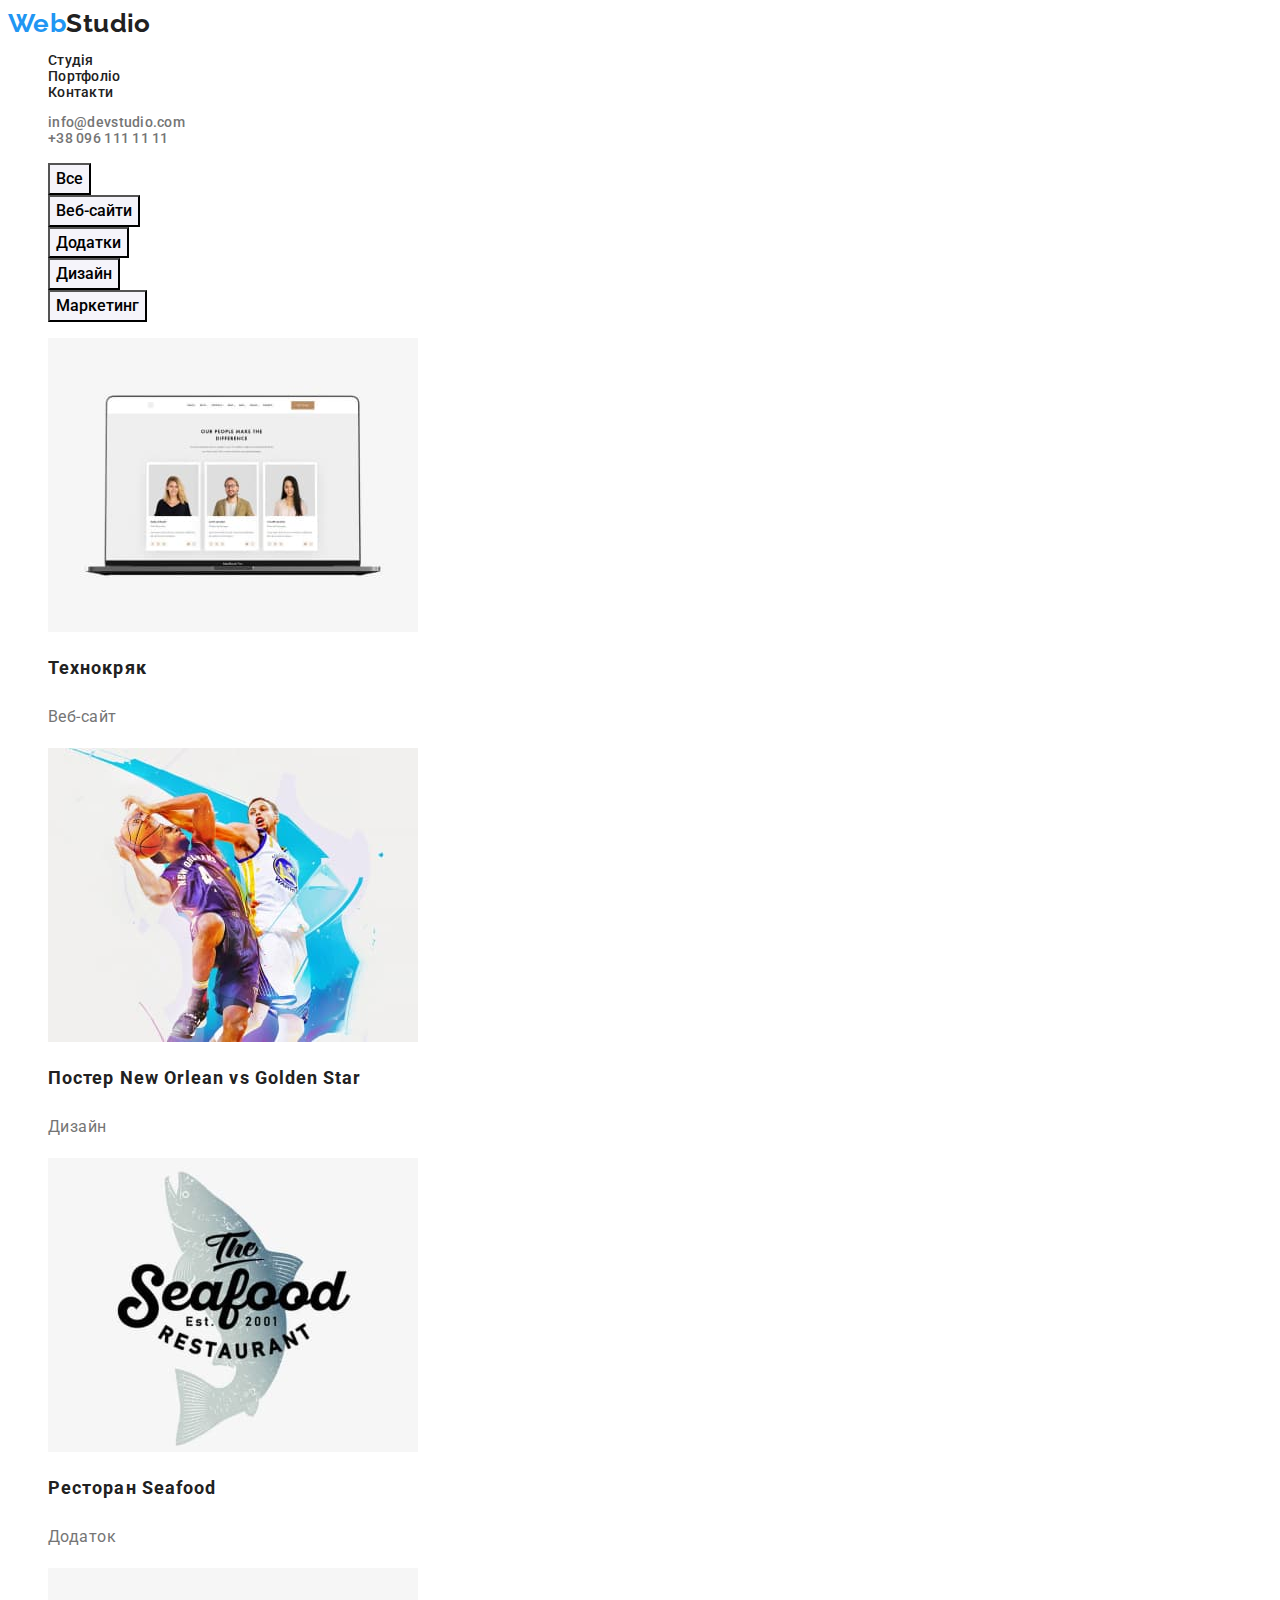
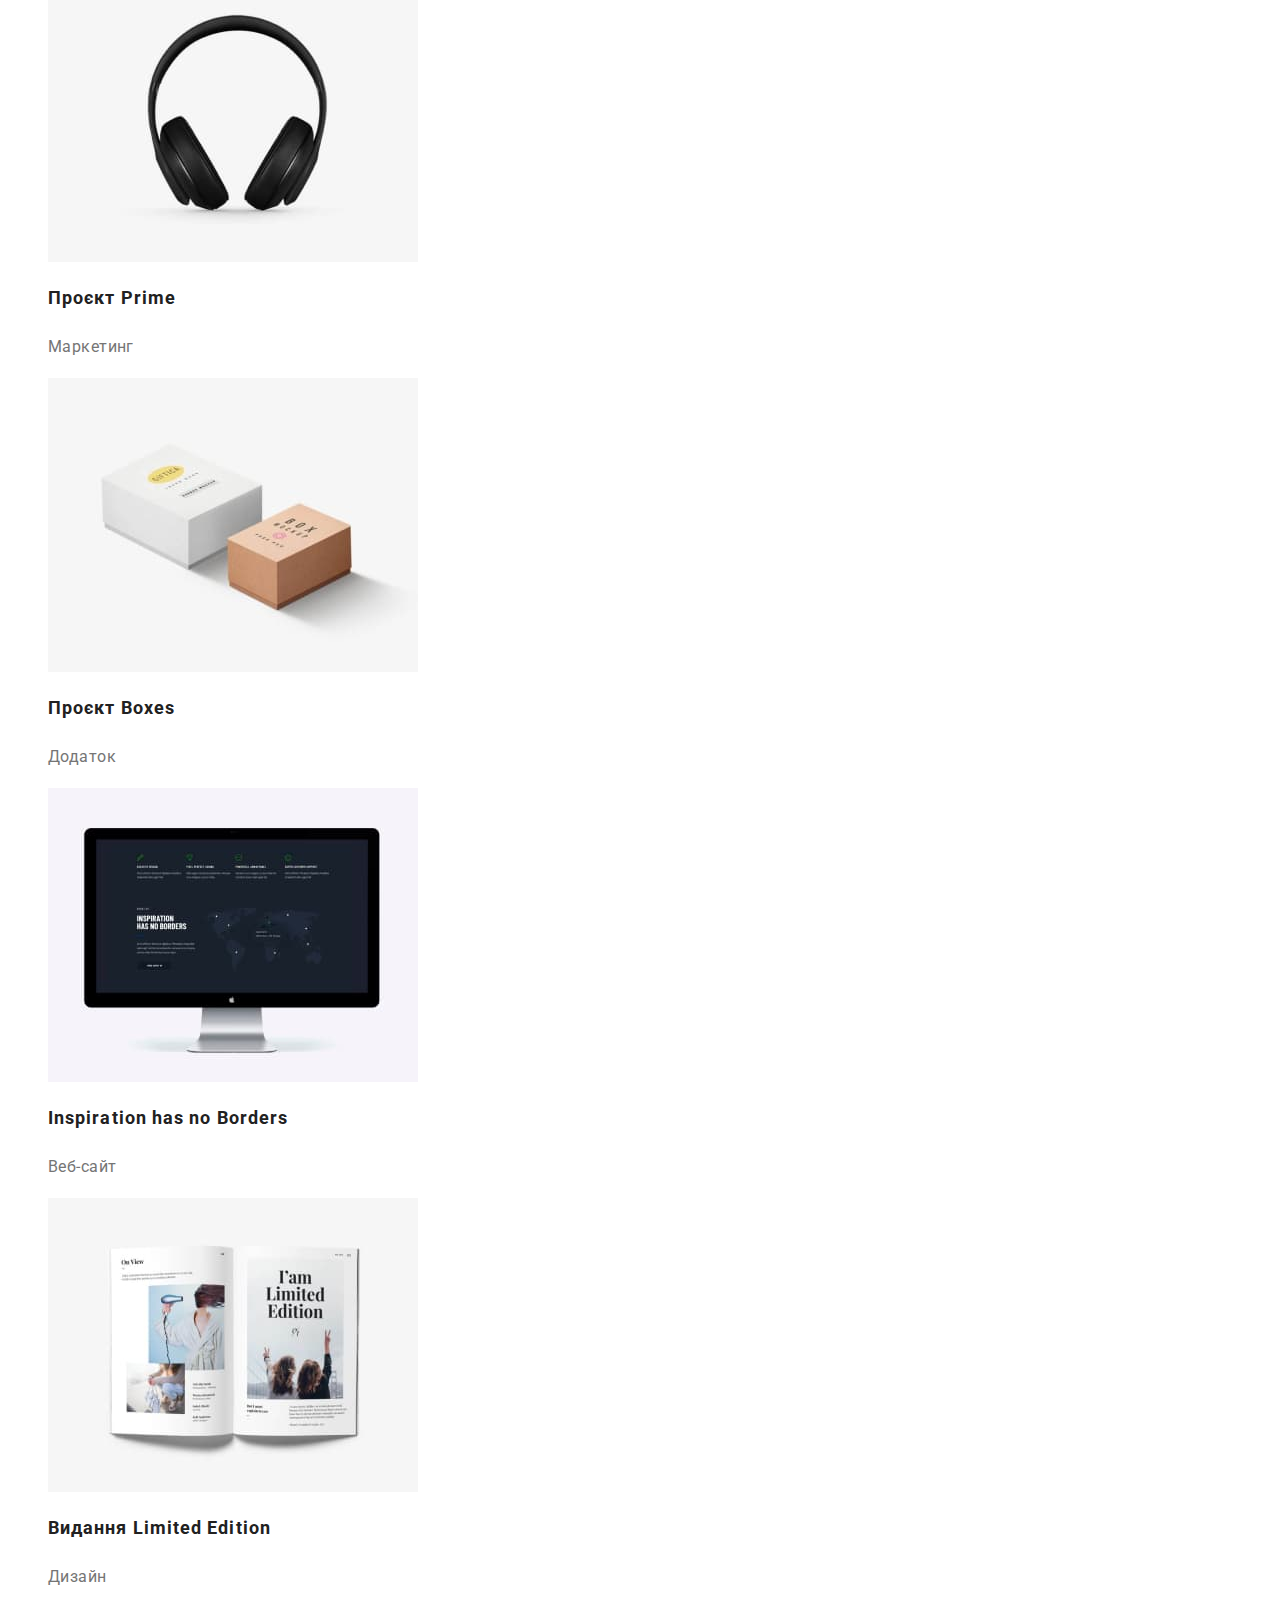
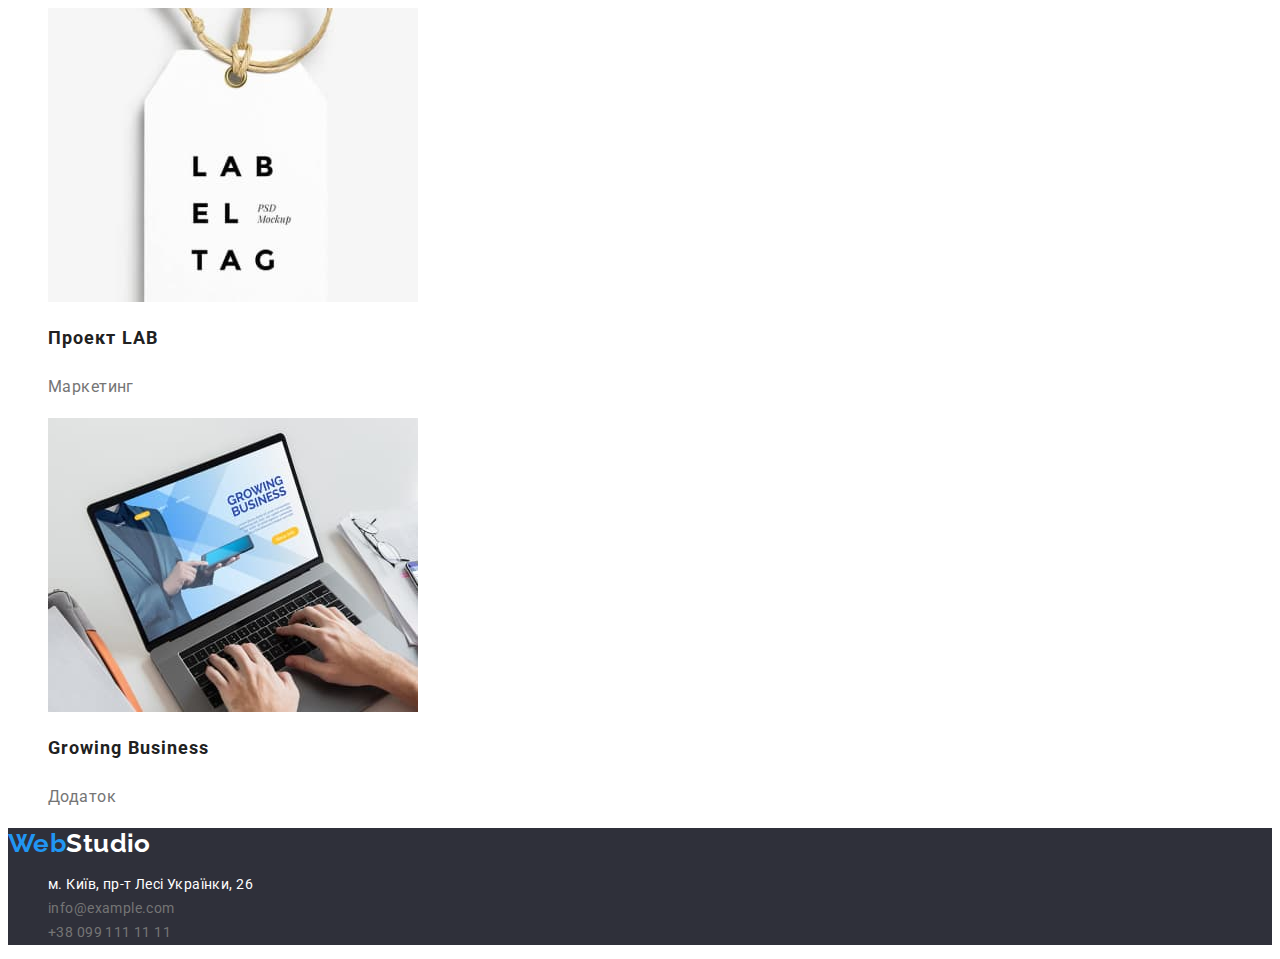
==== portfolio.html @ fff93827 "Скопійовано елементи з hw02" ====
<!DOCTYPE html>
<html lang="uk">

<head>
   <meta charset="UTF-8">
   <meta http-equiv="X-UA-Compatible" content="IE=edge">
   <meta name="viewport" content="width=device-width, initial-scale=1.0">
   <link rel="preconnect" href="https://fonts.googleapis.com">
   <link rel="preconnect" href="https://fonts.gstatic.com" crossorigin>
   <link
      href="https://fonts.googleapis.com/css2?family=Raleway:wght@700&family=Roboto:wght@400;500;700;900&display=swap"
      rel="stylesheet">
   <link rel="stylesheet" href="./css/styles.css">
   <title>Портфоліо</title>
</head>

<body>
   <!-- Шапка -->
   <header>
      <a class="logo" href="./index.html"><span class="logo-item">Web</span>Studio</a>
      <nav>
         <ul class="nav">
            <li><a class="nav-link" href="./index.html">Студія</a></li>
            <li><a class="nav-link" href="./portfolio.html">Портфоліо</a></li>
            <li><a class="nav-link" href="">Контакти</a></li>
         </ul>
      </nav>
      <ul class="contact">
         <li><a class="contact-link" href="mailto:info@devstudio.com">info@devstudio.com</a></li>
         <li><a class="contact-link" href="tel:+380961111111">+38 096 111 11 11</a></li>
      </ul>
   </header>
   <main>
      <!-- Портфоліо -->
      <section>
         <h1 class="visually-hidden">Портфоліо</h1>
         <ul class="filter-list">
            <li class="filter-item"><button class="filter-button" type="button">Все</button></li>
            <li class="filter-item"><button class="filter-button" type="button">Веб-сайти</button></li>
            <li class="filter-item"><button class="filter-button" type="button">Додатки</button></li>
            <li class="filter-item"><button class="filter-button" type="button">Дизайн</button></li>
            <li class="filter-item"><button class="filter-button" type="button">Маркетинг</button></li>
         </ul>
         <ul class="portfolio">
            <li class="portfolio-list">
               <img src="./images/img1.jpg" alt="Ноутбук" width="370">
               <h2 class="portfolio-subtitel">Технокряк</h2>
               <p class="portfolio-text">Веб-сайт</p>
            </li>
            <li class="portfolio-list">
               <img src="./images/img2.jpg" alt="Баскетболісти" width="370">
               <h2 class="portfolio-subtitel">Постер New Orlean vs Golden Star</h2>
               <p class="portfolio-text">Дизайн</p>
            </li>
            <li class="portfolio-list">
               <img src="./images/img3.jpg" alt="Логотип ресторану" width="370">
               <h2 class="portfolio-subtitel">Ресторан Seafood</h2>
               <p class="portfolio-text">Додаток</p>
            </li>
            <li class="portfolio-list">
               <img src="./images/img4.jpg" alt="Навушники" width="370">
               <h2 class="portfolio-subtitel">Проєкт Prime</h2>
               <p class="portfolio-text">Маркетинг</p>
            </li>
            <li class="portfolio-list">
               <img src="./images/img5.jpg" alt="Ящики" width="370">
               <h2 class="portfolio-subtitel">Проєкт Boxes</h2>
               <p class="portfolio-text">Додаток</p>
            </li>
            <li class="portfolio-list">
               <img src="./images/img6.jpg" alt="Монітор" width="370">
               <h2 class="portfolio-subtitel">Inspiration has no Borders</h2>
               <p class="portfolio-text">Веб-сайт</p>
            </li>
            <li class="portfolio-list">
               <img src="./images/img7.jpg" alt="Книга" width="370">
               <h2 class="portfolio-subtitel">Видання Limited Edition</h2>
               <p class="portfolio-text">Дизайн</p>
            </li>
            <li class="portfolio-list">
               <img src="./images/img8.jpg" alt="Бірка" width="370">
               <h2 class="portfolio-subtitel">Проект LAB</h2>
               <p class="portfolio-text">Маркетинг</p>
            </li>
            <li class="portfolio-list">
               <img src="./images/img9.jpg" alt="Ноутбук" width="370">
               <h2 class="portfolio-subtitel">Growing Business</h2>
               <p class="portfolio-text">Додаток</p>
            </li>
         </ul>
      </section>

   </main>
   <!-- Підвал -->
   <footer class="footer">
      <a class="footer-logo" href="./index.html"><span class="logo-item">Web</span>Studio</a>
      <address class="address">
         <ul>
            <li><a class="address-link" href="https://goo.gl/maps/CPtrU1FHBa2aNyZL9" target="_blank"
                  rel="noopener noreferrer nofollow">м.
                  Київ, пр-т Лесі Українки, 26</a></li>
            <li><a class="contact-link" href="mailto:info@example.com">info@example.com</a></li>
            <li><a class="contact-link" href="tel:+380991111111">+38 099 111 11 11</a></li>
         </ul>
      </address>
   </footer>
</body>
---- css/styles.css ----
:root {
   --brand-color: #212121;
   --second-color: #757575;
   --basic-color: #ffffff;
   --hover-color: #2196f3;
   --background: #2f303a;
   --background-hover:#188CE8;
   --background-second: #f5f4fa;
}

body {
   font-size: 14px;
   font-family: "Roboto", sans-serif;
   letter-spacing: 0.03em;
   color: var(--brand-color);
   background-color: var(--basic-color);
}
ul {
   list-style: none;
}
a{
   text-decoration: none;
}
.visually-hidden {
   position: absolute;
   white-space: nowrap;
   width: 1px;
   height: 1px;
   overflow: hidden;
   border: 0;
   padding: 0;
   clip: rect(0 0 0 0);
   clip-path: inset(50%);
   margin: -1px;
}

.titel {
   font-weight: 700;
   font-size: 36px;
   line-height: 1.16;
   text-align: center;
}

/* Шапка */
.logo {
   font-family: "Raleway",sans-serif;
   font-weight: 700;
   font-size: 26px;
   line-height: 1.19;
   color: var(--brand-color);
}
.logo-item {
   color: var(--hover-color);
}
.nav {
   font-weight: 500;
   font-size: 14px;
   line-height: 1.14;
   letter-spacing: 0.02em;
}

.nav-link {
   color: var(--brand-color);
}
.nav-link:hover,
.nav-link:focus,
.contact-link:hover,
.contact-link:focus,
.address-link:hover,
.address-link:focus {
   color: var(--hover-color);
}

.contact {
   font-weight: 500;
   font-size: 14px;
   line-height: 1.14;
   letter-spacing: 0.02em;
}
.contact-link {
   color: var(--second-color);
}

/* Герой */

.hero {
   background-color: var(--background);
}

.hero-titel {
   font-weight: 900;
   font-size: 44px;
   line-height: 1.36;
   text-align: center;
   letter-spacing: 0.06em;
   text-transform: uppercase;
   color: var(--basic-color);
}
.hero-button {
   font-family: inherit;
   font-weight: 700;
   font-size: 16px;
   line-height: 1.88;
   display: flex;
   align-items: center;
   text-align: center;
   letter-spacing: 0.06em;
   color: var(--basic-color);
   cursor: pointer;
   background-color:var(--hover-color);
}
.hero-button:hover,.hero-button:focus {
   background-color: var(--background-hover);
   box-shadow: 0px 4px 4px rgba(0, 0, 0, 0.15);
}

/* Особливості */

.features {
}
.features-list {
}
.features-titel {
   font-weight: 700;
   font-size: 14px;
   line-height: 1.14;
   text-transform: uppercase;
}
.features-text {
   font-size: 14px;
   line-height: 1.71;
   color: var(--second-color);
}

/* Чим ми займаємося */

.work {
}

/* Наша команда */

.team {
   background-color: var(--background-second);
}
.team-list-item {
   background-color: var(--basic-color);
}

.team-name {
   font-weight: 500;
   font-size: 16px;
   line-height: 1.18;
   text-align: center;
}
.team-position {
   font-size: 16px;
   line-height: 1.18;
   text-align: center;
   color: var(--second-color);
}

/* Підвал */
.footer {
   background-color: var(--background);
}

.footer-logo {
   font-family: "Raleway",sans-serif;
   font-weight: 700;
   font-size: 26px;
   line-height: 1.19;
   color: var(--basic-color);
}

.address {
   font-style: normal;
   font-size: 14px;
   line-height: 1.71;
}
.address-link {
   color: var(--basic-color);
}
/* Портфоліо */

.filter-list {
   font-weight: 500;
   font-size: 16px;
   line-height: 1.62;
}

.filter-item {
}
.filter-button {
   font-family: inherit;
   font-weight: 500;
   font-size: 16px;
   line-height: 1.62;
   text-align: center;
   cursor: pointer;
   background-color: var(--background-second);
}
.filter-button:hover,.filter-button:focus {
   background-color: var(--hover-color);
   color: var(--basic-color);
}

/* Портфоліо */

.portfolio {
}
.portfolio-list {
}
.portfolio-subtitel {
   font-weight: 700;
   font-size: 18px;
   line-height: 2;
   letter-spacing: 0.06em;
}
.portfolio-text {
   font-size: 16px;
   line-height: 1.88;
   color: var(--second-color);
}
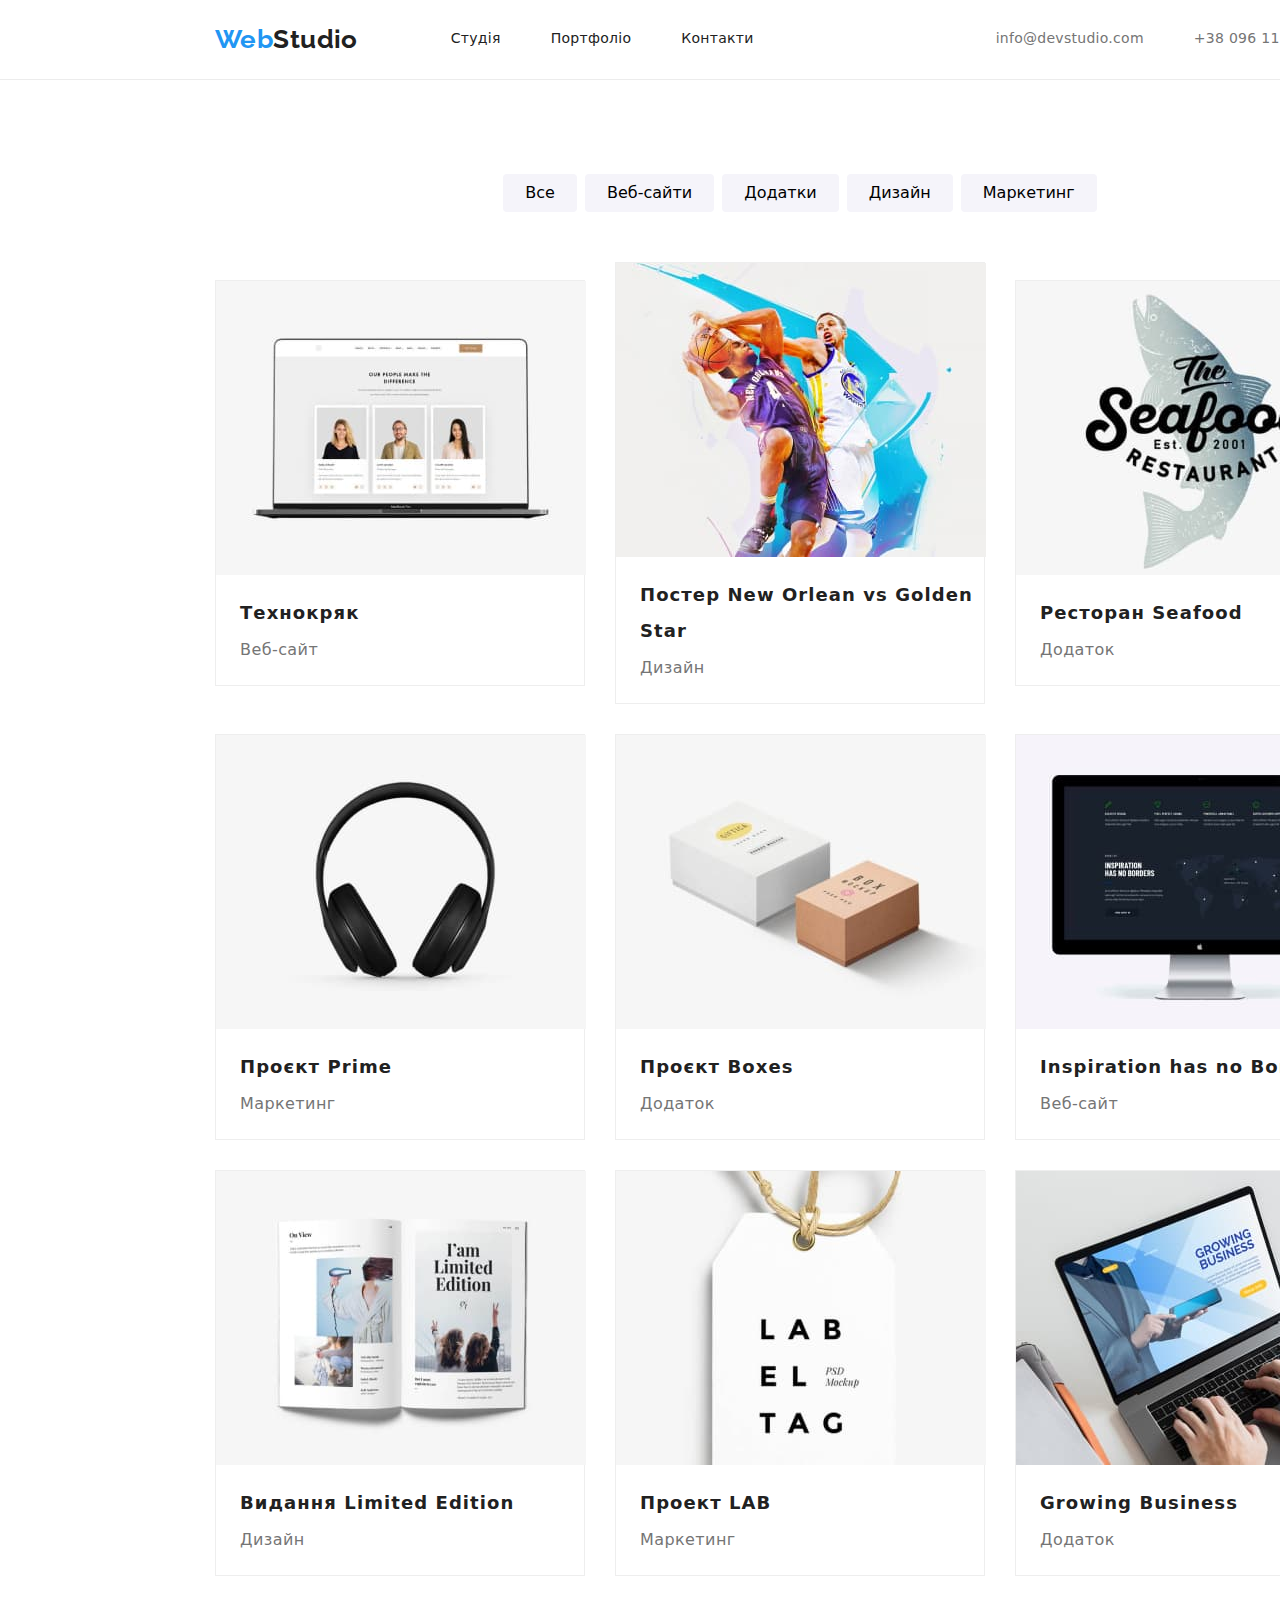
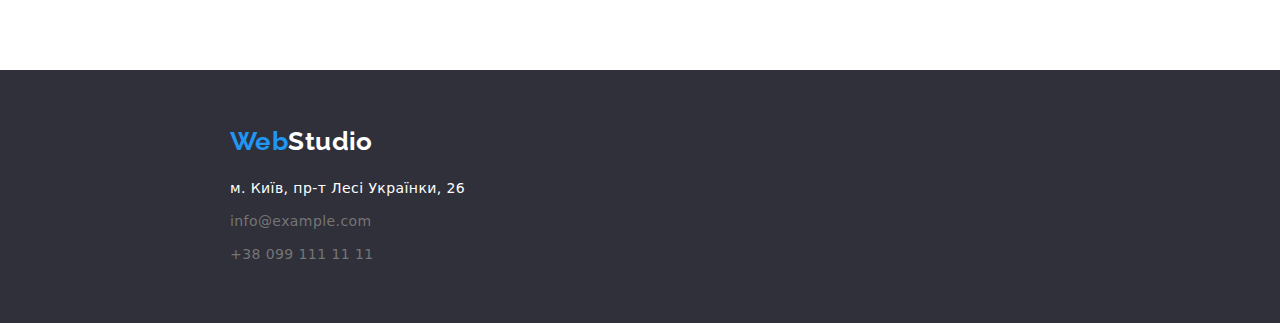
==== commit d3ab3487: "Розмітка CSS для index/portfolio" ====
--- a/portfolio.html
+++ b/portfolio.html
@@ -10,98 +10,115 @@
    <link
       href="https://fonts.googleapis.com/css2?family=Raleway:wght@700&family=Roboto:wght@400;500;700;900&display=swap"
       rel="stylesheet">
+   <title>Портфоліо</title>
    <link rel="stylesheet" href="./css/styles.css">
-   <title>Портфоліо</title>
+   <link rel="stylesheet" href="https://cdn.jsdelivr.net/npm/modern-normalize@1.1.0/modern-normalize.min.css">
 </head>
 
 <body>
    <!-- Шапка -->
-   <header>
-      <a class="logo" href="./index.html"><span class="logo-item">Web</span>Studio</a>
-      <nav>
-         <ul class="nav">
-            <li><a class="nav-link" href="./index.html">Студія</a></li>
-            <li><a class="nav-link" href="./portfolio.html">Портфоліо</a></li>
-            <li><a class="nav-link" href="">Контакти</a></li>
-         </ul>
-      </nav>
-      <ul class="contact">
-         <li><a class="contact-link" href="mailto:info@devstudio.com">info@devstudio.com</a></li>
-         <li><a class="contact-link" href="tel:+380961111111">+38 096 111 11 11</a></li>
-      </ul>
+   <header class="header">
+      <div class="header-box container">
+         <div class="nav-box">
+            <a class="logo" href="./index.html"><span class="logo-item">Web</span>Studio</a>
+            <nav>
+               <ul class="nav-list">
+                  <li class="nav-item"><a class="nav-link" href="./index.html">Студія</a></li>
+                  <li class="nav-item"><a class="nav-link" href="./portfolio.html">Портфоліо</a></li>
+                  <li class="nav-item"><a class="nav-link" href="">Контакти</a></li>
+               </ul>
+            </nav>
+         </div>
+         <div class="contact-box">
+            <ul class="contact-list">
+               <li class="contact-item"><a class="contact-link" href="mailto:info@devstudio.com">info@devstudio.com</a>
+               </li>
+               <li class="contact-item"><a class="contact-link" href="tel:+380961111111">+38 096 111 11 11</a></li>
+            </ul>
+         </div>
+      </div>
    </header>
    <main>
       <!-- Портфоліо -->
-      <section>
-         <h1 class="visually-hidden">Портфоліо</h1>
-         <ul class="filter-list">
-            <li class="filter-item"><button class="filter-button" type="button">Все</button></li>
-            <li class="filter-item"><button class="filter-button" type="button">Веб-сайти</button></li>
-            <li class="filter-item"><button class="filter-button" type="button">Додатки</button></li>
-            <li class="filter-item"><button class="filter-button" type="button">Дизайн</button></li>
-            <li class="filter-item"><button class="filter-button" type="button">Маркетинг</button></li>
-         </ul>
-         <ul class="portfolio">
-            <li class="portfolio-list">
-               <img src="./images/img1.jpg" alt="Ноутбук" width="370">
-               <h2 class="portfolio-subtitel">Технокряк</h2>
-               <p class="portfolio-text">Веб-сайт</p>
-            </li>
-            <li class="portfolio-list">
-               <img src="./images/img2.jpg" alt="Баскетболісти" width="370">
-               <h2 class="portfolio-subtitel">Постер New Orlean vs Golden Star</h2>
-               <p class="portfolio-text">Дизайн</p>
-            </li>
-            <li class="portfolio-list">
-               <img src="./images/img3.jpg" alt="Логотип ресторану" width="370">
-               <h2 class="portfolio-subtitel">Ресторан Seafood</h2>
-               <p class="portfolio-text">Додаток</p>
-            </li>
-            <li class="portfolio-list">
-               <img src="./images/img4.jpg" alt="Навушники" width="370">
-               <h2 class="portfolio-subtitel">Проєкт Prime</h2>
-               <p class="portfolio-text">Маркетинг</p>
-            </li>
-            <li class="portfolio-list">
-               <img src="./images/img5.jpg" alt="Ящики" width="370">
-               <h2 class="portfolio-subtitel">Проєкт Boxes</h2>
-               <p class="portfolio-text">Додаток</p>
-            </li>
-            <li class="portfolio-list">
-               <img src="./images/img6.jpg" alt="Монітор" width="370">
-               <h2 class="portfolio-subtitel">Inspiration has no Borders</h2>
-               <p class="portfolio-text">Веб-сайт</p>
-            </li>
-            <li class="portfolio-list">
-               <img src="./images/img7.jpg" alt="Книга" width="370">
-               <h2 class="portfolio-subtitel">Видання Limited Edition</h2>
-               <p class="portfolio-text">Дизайн</p>
-            </li>
-            <li class="portfolio-list">
-               <img src="./images/img8.jpg" alt="Бірка" width="370">
-               <h2 class="portfolio-subtitel">Проект LAB</h2>
-               <p class="portfolio-text">Маркетинг</p>
-            </li>
-            <li class="portfolio-list">
-               <img src="./images/img9.jpg" alt="Ноутбук" width="370">
-               <h2 class="portfolio-subtitel">Growing Business</h2>
-               <p class="portfolio-text">Додаток</p>
-            </li>
-         </ul>
+      <section class="portfolio">
+         <div class="portfolio-box container">
+            <h1 class="visually-hidden">Портфоліо</h1>
+            <div class="filter-box">
+               <ul class="filter-list">
+                  <li class="filter-item"><button class="filter-button" type="button">Все</button></li>
+                  <li class="filter-item"><button class="filter-button" type="button">Веб-сайти</button></li>
+                  <li class="filter-item"><button class="filter-button" type="button">Додатки</button></li>
+                  <li class="filter-item"><button class="filter-button" type="button">Дизайн</button></li>
+                  <li class="filter-item"><button class="filter-button" type="button">Маркетинг</button></li>
+               </ul>
+            </div>
+
+            <ul class="portfolio-list">
+               <li class="portfolio-item">
+                  <img src="./images/img1.jpg" alt="Ноутбук" width="370">
+                  <h2 class="portfolio-subtitel">Технокряк</h2>
+                  <p class="portfolio-text">Веб-сайт</p>
+               </li>
+               <li class="portfolio-item">
+                  <img src="./images/img2.jpg" alt="Баскетболісти" width="370">
+                  <h2 class="portfolio-subtitel">Постер New Orlean vs Golden Star</h2>
+                  <p class="portfolio-text">Дизайн</p>
+               </li>
+               <li class="portfolio-item">
+                  <img src="./images/img3.jpg" alt="Логотип ресторану" width="370">
+                  <h2 class="portfolio-subtitel">Ресторан Seafood</h2>
+                  <p class="portfolio-text">Додаток</p>
+               </li>
+               <li class="portfolio-item">
+                  <img src="./images/img4.jpg" alt="Навушники" width="370">
+                  <h2 class="portfolio-subtitel">Проєкт Prime</h2>
+                  <p class="portfolio-text">Маркетинг</p>
+               </li>
+               <li class="portfolio-item">
+                  <img src="./images/img5.jpg" alt="Ящики" width="370">
+                  <h2 class="portfolio-subtitel">Проєкт Boxes</h2>
+                  <p class="portfolio-text">Додаток</p>
+               </li>
+               <li class="portfolio-item">
+                  <img src="./images/img6.jpg" alt="Монітор" width="370">
+                  <h2 class="portfolio-subtitel">Inspiration has no Borders</h2>
+                  <p class="portfolio-text">Веб-сайт</p>
+               </li>
+               <li class="portfolio-item">
+                  <img src="./images/img7.jpg" alt="Книга" width="370">
+                  <h2 class="portfolio-subtitel">Видання Limited Edition</h2>
+                  <p class="portfolio-text">Дизайн</p>
+               </li>
+               <li class="portfolio-item">
+                  <img src="./images/img8.jpg" alt="Бірка" width="370">
+                  <h2 class="portfolio-subtitel">Проект LAB</h2>
+                  <p class="portfolio-text">Маркетинг</p>
+               </li>
+               <li class="portfolio-item">
+                  <img src="./images/img9.jpg" alt="Ноутбук" width="370">
+                  <h2 class="portfolio-subtitel">Growing Business</h2>
+                  <p class="portfolio-text">Додаток</p>
+               </li>
+            </ul>
+
+         </div>
+
       </section>
 
    </main>
    <!-- Підвал -->
    <footer class="footer">
-      <a class="footer-logo" href="./index.html"><span class="logo-item">Web</span>Studio</a>
-      <address class="address">
-         <ul>
-            <li><a class="address-link" href="https://goo.gl/maps/CPtrU1FHBa2aNyZL9" target="_blank"
-                  rel="noopener noreferrer nofollow">м.
-                  Київ, пр-т Лесі Українки, 26</a></li>
-            <li><a class="contact-link" href="mailto:info@example.com">info@example.com</a></li>
-            <li><a class="contact-link" href="tel:+380991111111">+38 099 111 11 11</a></li>
-         </ul>
-      </address>
+      <div class="footer-box container">
+         <a class="footer-logo" href="./index.html"><span class="logo-item">Web</span>Studio</a>
+         <address class="address">
+            <ul class="footer-list">
+               <li class="footer-item"><a class="address-link" href="https://goo.gl/maps/CPtrU1FHBa2aNyZL9"
+                     target="_blank" rel="noopener noreferrer nofollow">м.
+                     Київ, пр-т Лесі Українки, 26</a></li>
+               <li class="footer-item"><a class="contact-link" href="mailto:info@example.com">info@example.com</a></li>
+               <li class="footer-item"><a class="contact-link" href="tel:+380991111111">+38 099 111 11 11</a></li>
+            </ul>
+         </address>
+      </div>
    </footer>
 </body>--- a/css/styles.css
+++ b/css/styles.css
@@ -4,8 +4,9 @@
    --basic-color: #ffffff;
    --hover-color: #2196f3;
    --background: #2f303a;
-   --background-hover:#188CE8;
+   --background-hover: #188ce8;
    --background-second: #f5f4fa;
+   --border-color:#ececec;
 }
 
 body {
@@ -15,12 +16,47 @@
    color: var(--brand-color);
    background-color: var(--basic-color);
 }
+h1,
+h2,
+h3,
+h4,
+p {
+   margin-top: 0;
+   margin-bottom: 0;
+}
+img {
+   display: block;
+}
+
 ul {
    list-style: none;
-}
-a{
+   margin-top: 0;
+   margin-bottom: 0;
+   padding-left: 0;
+}
+a {
    text-decoration: none;
 }
+
+.header,
+.hero,
+.footer,
+.team,
+.features,
+.work,
+.portfolio {
+   width: 1600px;
+   margin-left: auto;
+   margin-right: auto;
+}
+.container {
+   width: 1200px;
+   margin-left: auto;
+   margin-right: auto;
+   padding-left: 15px;
+   padding-right: 15px;
+}
+
 .visually-hidden {
    position: absolute;
    white-space: nowrap;
@@ -40,23 +76,46 @@
    line-height: 1.16;
    text-align: center;
 }
-
 /* Шапка */
+
+.header {
+   padding-top: 24px;
+   padding-bottom: 24px;
+    border-bottom: 1px solid var(--border-color);
+}
+.header-box {
+   display: flex;
+   align-items: center;
+   justify-content: space-between;
+}
+
 .logo {
-   font-family: "Raleway",sans-serif;
+   display: flex;
+   font-family: "Raleway", sans-serif;
    font-weight: 700;
    font-size: 26px;
    line-height: 1.19;
    color: var(--brand-color);
+   margin-right: 93px;
 }
 .logo-item {
    color: var(--hover-color);
 }
-.nav {
+.nav-box {
+   display: flex;
+   align-items: center;
+}
+.nav-list {
+   display: flex;
+   align-items: center;
    font-weight: 500;
    font-size: 14px;
    line-height: 1.14;
    letter-spacing: 0.02em;
+}
+
+.nav-item:not(:last-child) {
+   margin-right: 50px;
 }
 
 .nav-link {
@@ -70,46 +129,61 @@
 .address-link:focus {
    color: var(--hover-color);
 }
-
-.contact {
+.contact-box {
+}
+.contact-list {
+   display: flex;
+   align-items: center;
+}
+.contact-item {
    font-weight: 500;
    font-size: 14px;
    line-height: 1.14;
    letter-spacing: 0.02em;
 }
+
 .contact-link {
    color: var(--second-color);
 }
+.contact-link:first-child {
+   margin-right: 50px;
+}
 
 /* Герой */
 
 .hero {
    background-color: var(--background);
 }
-
+.hero-box {
+   text-align: center;
+   padding-top: 200px;
+   padding-bottom: 200px;
+}
 .hero-titel {
    font-weight: 900;
    font-size: 44px;
    line-height: 1.36;
-   text-align: center;
    letter-spacing: 0.06em;
    text-transform: uppercase;
    color: var(--basic-color);
-}
+   margin-bottom: 30px;
+}
+
 .hero-button {
    font-family: inherit;
    font-weight: 700;
    font-size: 16px;
    line-height: 1.88;
-   display: flex;
-   align-items: center;
-   text-align: center;
    letter-spacing: 0.06em;
    color: var(--basic-color);
    cursor: pointer;
-   background-color:var(--hover-color);
-}
-.hero-button:hover,.hero-button:focus {
+   background-color: var(--hover-color);
+   border: 0px;
+   border-radius: 4px;
+   padding: 10px 30px;
+}
+.hero-button:hover,
+.hero-button:focus {
    background-color: var(--background-hover);
    box-shadow: 0px 4px 4px rgba(0, 0, 0, 0.15);
 }
@@ -118,13 +192,26 @@
 
 .features {
 }
+.features-box {
+   padding-top: 94px;
+   padding-bottom: 94px;
+}
 .features-list {
+   display: flex;
+   align-items: flex-start;
+}
+.features-item {
+   max-width: 270px;
+}
+.features-item:not(:last-child) {
+   margin-right: 30px;
 }
 .features-titel {
    font-weight: 700;
    font-size: 14px;
    line-height: 1.14;
    text-transform: uppercase;
+   margin-bottom: 10px;
 }
 .features-text {
    font-size: 14px;
@@ -136,59 +223,120 @@
 
 .work {
 }
+.work-box {
+   padding-bottom: 94px;
+}
+.work-titel {
+   margin-bottom: 50px;
+}
+.work-list {
+   display: flex;
+   align-items: center;
+}
+.work-item:not(:last-child) {
+   margin-right: 30px;
+}
+.work-img {
+}
 
 /* Наша команда */
 
 .team {
    background-color: var(--background-second);
 }
+.team-box {
+   padding-top: 94px;
+   padding-bottom: 94px;
+}
+.team-list {
+   display: flex;
+   align-items: center;
+}
 .team-list-item {
    background-color: var(--basic-color);
-}
-
+   box-shadow: 0px 1px 3px rgba(0, 0, 0, 0.12), 0px 1px 1px rgba(0, 0, 0, 0.14), 0px 2px 1px rgba(0, 0, 0, 0.2);
+   border-radius: 0px 0px 4px 4px;
+}
+.team-list-item:not(:last-child) {
+   margin-right: 30px;
+}
+.team-titel {
+   margin-bottom: 50px;
+}
 .team-name {
    font-weight: 500;
    font-size: 16px;
    line-height: 1.18;
    text-align: center;
+   margin-top: 30px;
+   margin-bottom: 10px;
 }
 .team-position {
    font-size: 16px;
    line-height: 1.18;
    text-align: center;
    color: var(--second-color);
+   margin-bottom: 30px;
 }
 
 /* Підвал */
 .footer {
    background-color: var(--background);
 }
+.footer-box {
+   padding-top: 56px;
+   padding-bottom: 56px;
+   margin-left: 215px;
+}
 
 .footer-logo {
-   font-family: "Raleway",sans-serif;
+   font-family: "Raleway", sans-serif;
    font-weight: 700;
    font-size: 26px;
    line-height: 1.19;
    color: var(--basic-color);
 }
 
+.footer-item:not(:last-child) {
+   margin-bottom: 9px;
+}
 .address {
    font-style: normal;
    font-size: 14px;
    line-height: 1.71;
+   margin-top: 20px;
 }
 .address-link {
    color: var(--basic-color);
 }
-/* Портфоліо */
-
+/* Фільтр */
+
+.filter-box {
+   padding-top: 94px;
+   padding-bottom: 50px;
+}
 .filter-list {
    font-weight: 500;
    font-size: 16px;
    line-height: 1.62;
-}
-
+   display: flex;
+   align-items: center;
+   justify-content: center;
+}
+
+.filter-button {
+   border: 0px;
+   border-radius: 4px;
+   padding-top: 6px;
+   padding-bottom: 6px;
+   padding-left: 22px;
+   padding-right: 22px;
+}
 .filter-item {
+   text-align: center;
+}
+.filter-item:not(:last-child) {
+   margin-right: 8px;
 }
 .filter-button {
    font-family: inherit;
@@ -199,7 +347,8 @@
    cursor: pointer;
    background-color: var(--background-second);
 }
-.filter-button:hover,.filter-button:focus {
+.filter-button:hover,
+.filter-button:focus {
    background-color: var(--hover-color);
    color: var(--basic-color);
 }
@@ -208,16 +357,34 @@
 
 .portfolio {
 }
+.portfolio-box {
+}
 .portfolio-list {
-}
+   display: flex;
+   align-items: center;
+   justify-content: space-around;
+   flex-wrap: wrap;
+   gap: 30px;
+   padding-bottom: 94px;
+}
+.portfolio-item {
+   border: 1px solid #eeeeee;
+   max-width: 370px;
+}
+
 .portfolio-subtitel {
    font-weight: 700;
    font-size: 18px;
    line-height: 2;
    letter-spacing: 0.06em;
+   margin-top: 20px;
+   margin-left: 24px;
 }
 .portfolio-text {
    font-size: 16px;
    line-height: 1.88;
    color: var(--second-color);
-}
+   margin-top: 4px;
+   margin-left: 24px;
+   margin-bottom: 20px;
+}
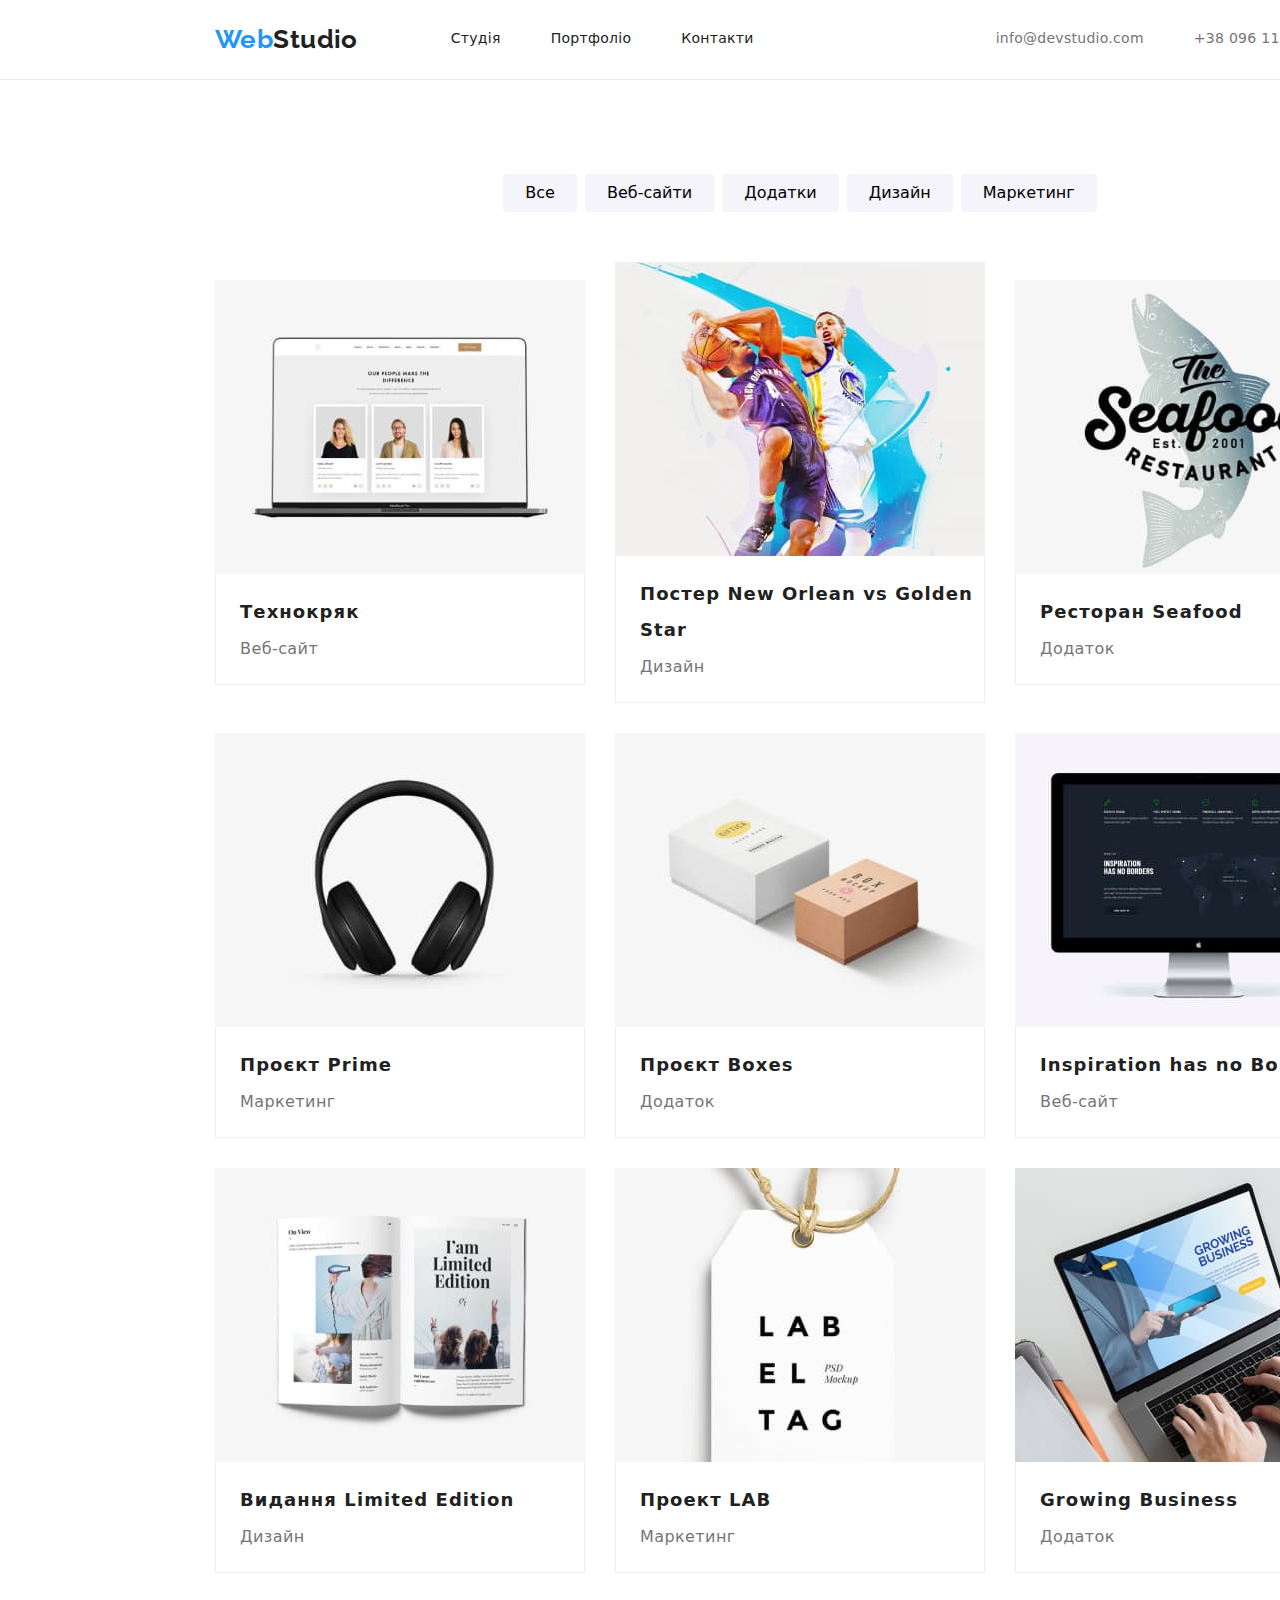
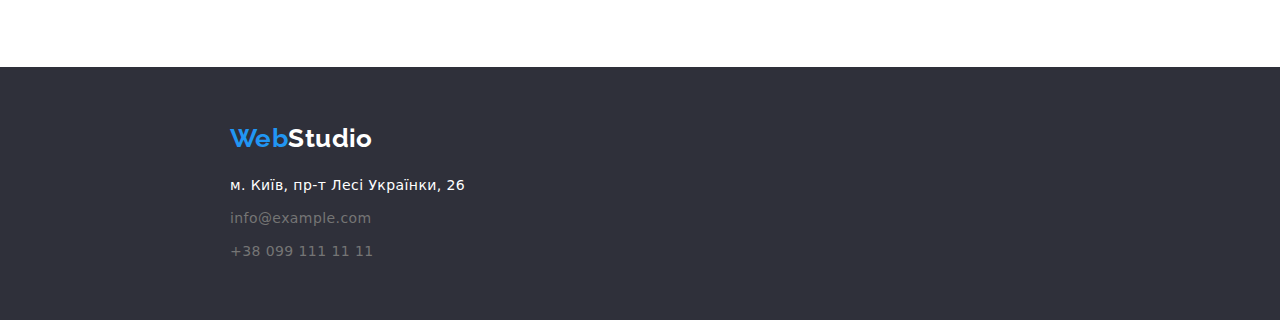
==== commit ad3f5873: "Update2" ====
--- a/portfolio.html
+++ b/portfolio.html
@@ -41,7 +41,7 @@
    <main>
       <!-- Портфоліо -->
       <section class="portfolio">
-         <div class="portfolio-box container">
+         <div class="portfolio-box container section">
             <h1 class="visually-hidden">Портфоліо</h1>
             <div class="filter-box">
                <ul class="filter-list">
@@ -56,48 +56,66 @@
             <ul class="portfolio-list">
                <li class="portfolio-item">
                   <img src="./images/img1.jpg" alt="Ноутбук" width="370">
-                  <h2 class="portfolio-subtitel">Технокряк</h2>
-                  <p class="portfolio-text">Веб-сайт</p>
+                  <div class="portfolio-border">
+                     <h2 class="portfolio-subtitel">Технокряк</h2>
+                     <p class="portfolio-text">Веб-сайт</p>
+                  </div>
                </li>
                <li class="portfolio-item">
                   <img src="./images/img2.jpg" alt="Баскетболісти" width="370">
-                  <h2 class="portfolio-subtitel">Постер New Orlean vs Golden Star</h2>
-                  <p class="portfolio-text">Дизайн</p>
+                  <div class="portfolio-border">
+                     <h2 class="portfolio-subtitel">Постер New Orlean vs Golden Star</h2>
+                     <p class="portfolio-text">Дизайн</p>
+                  </div>
                </li>
                <li class="portfolio-item">
                   <img src="./images/img3.jpg" alt="Логотип ресторану" width="370">
-                  <h2 class="portfolio-subtitel">Ресторан Seafood</h2>
-                  <p class="portfolio-text">Додаток</p>
+                  <div class="portfolio-border">
+                     <h2 class="portfolio-subtitel">Ресторан Seafood</h2>
+                     <p class="portfolio-text">Додаток</p>
+                  </div>
                </li>
                <li class="portfolio-item">
                   <img src="./images/img4.jpg" alt="Навушники" width="370">
-                  <h2 class="portfolio-subtitel">Проєкт Prime</h2>
-                  <p class="portfolio-text">Маркетинг</p>
+                  <div class="portfolio-border">
+                     <h2 class="portfolio-subtitel">Проєкт Prime</h2>
+                     <p class="portfolio-text">Маркетинг</p>
+                  </div>
                </li>
                <li class="portfolio-item">
                   <img src="./images/img5.jpg" alt="Ящики" width="370">
-                  <h2 class="portfolio-subtitel">Проєкт Boxes</h2>
-                  <p class="portfolio-text">Додаток</p>
+                  <div class="portfolio-border">
+                     <h2 class="portfolio-subtitel">Проєкт Boxes</h2>
+                     <p class="portfolio-text">Додаток</p>
+                  </div>
                </li>
                <li class="portfolio-item">
                   <img src="./images/img6.jpg" alt="Монітор" width="370">
-                  <h2 class="portfolio-subtitel">Inspiration has no Borders</h2>
-                  <p class="portfolio-text">Веб-сайт</p>
+                  <div class="portfolio-border">
+                     <h2 class="portfolio-subtitel">Inspiration has no Borders</h2>
+                     <p class="portfolio-text">Веб-сайт</p>
+                  </div>
                </li>
                <li class="portfolio-item">
                   <img src="./images/img7.jpg" alt="Книга" width="370">
-                  <h2 class="portfolio-subtitel">Видання Limited Edition</h2>
-                  <p class="portfolio-text">Дизайн</p>
+                  <div class="portfolio-border">
+                     <h2 class="portfolio-subtitel">Видання Limited Edition</h2>
+                     <p class="portfolio-text">Дизайн</p>
+                  </div>
                </li>
                <li class="portfolio-item">
                   <img src="./images/img8.jpg" alt="Бірка" width="370">
-                  <h2 class="portfolio-subtitel">Проект LAB</h2>
-                  <p class="portfolio-text">Маркетинг</p>
+                  <div class="portfolio-border">
+                     <h2 class="portfolio-subtitel">Проект LAB</h2>
+                     <p class="portfolio-text">Маркетинг</p>
+                  </div>
                </li>
                <li class="portfolio-item">
                   <img src="./images/img9.jpg" alt="Ноутбук" width="370">
-                  <h2 class="portfolio-subtitel">Growing Business</h2>
-                  <p class="portfolio-text">Додаток</p>
+                  <div class="portfolio-border">
+                     <h2 class="portfolio-subtitel">Growing Business</h2>
+                     <p class="portfolio-text">Додаток</p>
+                  </div>
                </li>
             </ul>
 
--- a/css/styles.css
+++ b/css/styles.css
@@ -6,7 +6,8 @@
    --background: #2f303a;
    --background-hover: #188ce8;
    --background-second: #f5f4fa;
-   --border-color:#ececec;
+   --border-header-color:#ececec;
+   --border-color:#eeeeee;
 }
 
 body {
@@ -57,6 +58,10 @@
    padding-right: 15px;
 }
 
+.section{
+   padding-top: 94px;
+   padding-bottom: 94px;
+}
 .visually-hidden {
    position: absolute;
    white-space: nowrap;
@@ -79,9 +84,10 @@
 /* Шапка */
 
 .header {
+   max-width: 1600px;
    padding-top: 24px;
    padding-bottom: 24px;
-    border-bottom: 1px solid var(--border-color);
+    border-bottom: 1px solid var(--border-header-color);
 }
 .header-box {
    display: flex;
@@ -193,8 +199,6 @@
 .features {
 }
 .features-box {
-   padding-top: 94px;
-   padding-bottom: 94px;
 }
 .features-list {
    display: flex;
@@ -245,8 +249,7 @@
    background-color: var(--background-second);
 }
 .team-box {
-   padding-top: 94px;
-   padding-bottom: 94px;
+
 }
 .team-list {
    display: flex;
@@ -281,6 +284,7 @@
 
 /* Підвал */
 .footer {
+   max-width: 1600px;
    background-color: var(--background);
 }
 .footer-box {
@@ -312,8 +316,7 @@
 /* Фільтр */
 
 .filter-box {
-   padding-top: 94px;
-   padding-bottom: 50px;
+   margin-bottom: 50px;
 }
 .filter-list {
    font-weight: 500;
@@ -365,10 +368,8 @@
    justify-content: space-around;
    flex-wrap: wrap;
    gap: 30px;
-   padding-bottom: 94px;
 }
 .portfolio-item {
-   border: 1px solid #eeeeee;
    max-width: 370px;
 }
 
@@ -377,7 +378,7 @@
    font-size: 18px;
    line-height: 2;
    letter-spacing: 0.06em;
-   margin-top: 20px;
+   padding-top: 20px;
    margin-left: 24px;
 }
 .portfolio-text {
@@ -388,3 +389,8 @@
    margin-left: 24px;
    margin-bottom: 20px;
 }
+.portfolio-border{
+    border-left: 1px solid var(--border-color);
+    border-right: 1px solid var(--border-color);
+    border-bottom: 1px solid var(--border-color);
+}
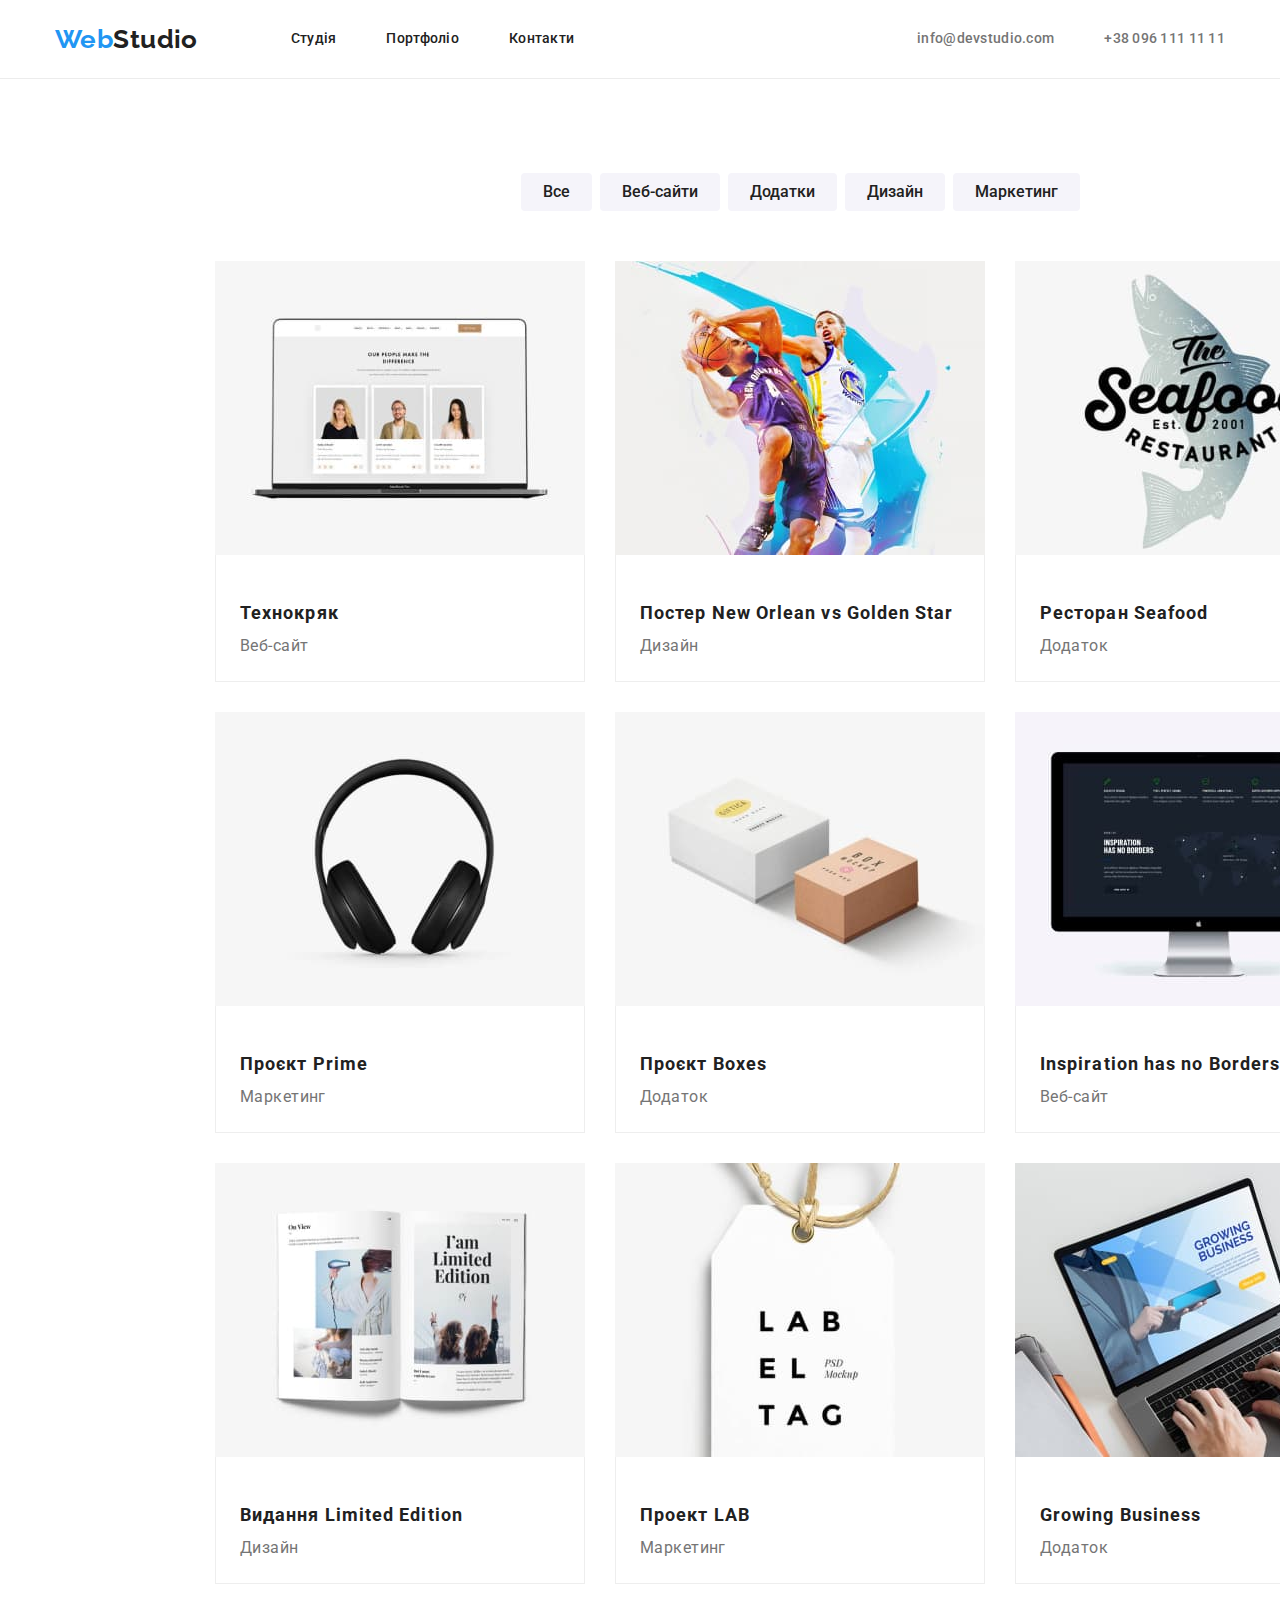
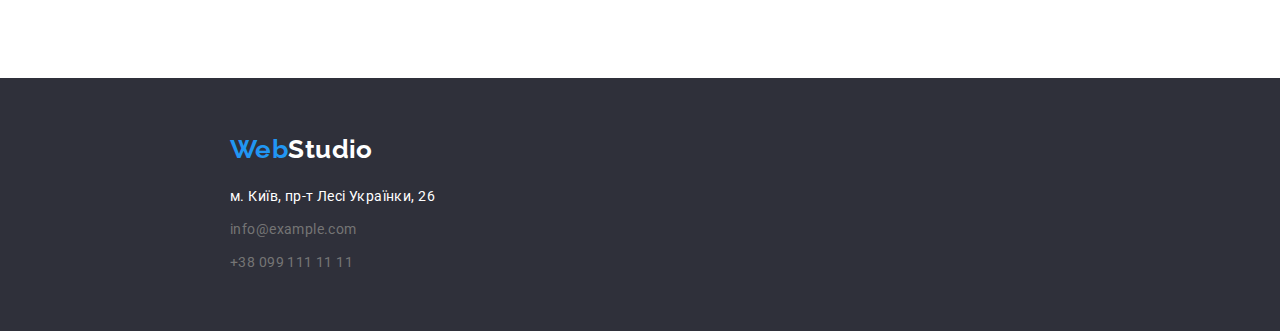
==== commit 3a5f0872: "Update4" ====
--- a/portfolio.html
+++ b/portfolio.html
@@ -11,13 +11,13 @@
       href="https://fonts.googleapis.com/css2?family=Raleway:wght@700&family=Roboto:wght@400;500;700;900&display=swap"
       rel="stylesheet">
    <title>Портфоліо</title>
+   <link rel="stylesheet" href="https://cdn.jsdelivr.net/npm/modern-normalize@1.1.0/modern-normalize.min.css">
    <link rel="stylesheet" href="./css/styles.css">
-   <link rel="stylesheet" href="https://cdn.jsdelivr.net/npm/modern-normalize@1.1.0/modern-normalize.min.css">
 </head>
 
 <body>
    <!-- Шапка -->
-   <header class="header">
+   <header class="header header-border">
       <div class="header-box container">
          <div class="nav-box">
             <a class="logo" href="./index.html"><span class="logo-item">Web</span>Studio</a>
@@ -40,8 +40,8 @@
    </header>
    <main>
       <!-- Портфоліо -->
-      <section class="portfolio">
-         <div class="portfolio-box container section">
+      <section class="portfolio section">
+         <div class="portfolio-box container">
             <h1 class="visually-hidden">Портфоліо</h1>
             <div class="filter-box">
                <ul class="filter-list">
@@ -122,7 +122,6 @@
          </div>
 
       </section>
-
    </main>
    <!-- Підвал -->
    <footer class="footer">
--- a/css/styles.css
+++ b/css/styles.css
@@ -6,8 +6,8 @@
    --background: #2f303a;
    --background-hover: #188ce8;
    --background-second: #f5f4fa;
-   --border-header-color:#ececec;
-   --border-color:#eeeeee;
+   --border-header-color: #ececec;
+   --border-color: #eeeeee;
 }
 
 body {
@@ -39,7 +39,6 @@
    text-decoration: none;
 }
 
-.header,
 .hero,
 .footer,
 .team,
@@ -58,7 +57,7 @@
    padding-right: 15px;
 }
 
-.section{
+.section {
    padding-top: 94px;
    padding-bottom: 94px;
 }
@@ -84,15 +83,17 @@
 /* Шапка */
 
 .header {
-   max-width: 1600px;
    padding-top: 24px;
-   padding-bottom: 24px;
-    border-bottom: 1px solid var(--border-header-color);
+   padding-bottom: 23px;
 }
 .header-box {
    display: flex;
    align-items: center;
    justify-content: space-between;
+      
+}
+.header-border{
+   border-bottom: 1px solid var(--border-header-color);
 }
 
 .logo {
@@ -147,23 +148,26 @@
    line-height: 1.14;
    letter-spacing: 0.02em;
 }
-
+.contact-item:first-child {
+   margin-right: 50px;
+}
 .contact-link {
    color: var(--second-color);
 }
-.contact-link:first-child {
-   margin-right: 50px;
-}
+
 
 /* Герой */
 
 .hero {
    background-color: var(--background);
+      padding-top: 200px;
+   padding-bottom: 200px;
 }
 .hero-box {
-   text-align: center;
-   padding-top: 200px;
-   padding-bottom: 200px;
+   display: flex;
+   flex-direction: column;
+   align-items: center;
+   text-align: center;
 }
 .hero-titel {
    font-weight: 900;
@@ -172,6 +176,7 @@
    letter-spacing: 0.06em;
    text-transform: uppercase;
    color: var(--basic-color);
+   width: 696px;
    margin-bottom: 30px;
 }
 
@@ -226,9 +231,9 @@
 /* Чим ми займаємося */
 
 .work {
+   padding-bottom: 94px;
 }
 .work-box {
-   padding-bottom: 94px;
 }
 .work-titel {
    margin-bottom: 50px;
@@ -244,12 +249,10 @@
 }
 
 /* Наша команда */
-
 .team {
    background-color: var(--background-second);
 }
 .team-box {
-
 }
 .team-list {
    display: flex;
@@ -266,12 +269,14 @@
 .team-titel {
    margin-bottom: 50px;
 }
+.team-list-box{
+   padding: 30px 30px;
+}
 .team-name {
    font-weight: 500;
    font-size: 16px;
    line-height: 1.18;
    text-align: center;
-   margin-top: 30px;
    margin-bottom: 10px;
 }
 .team-position {
@@ -279,17 +284,19 @@
    line-height: 1.18;
    text-align: center;
    color: var(--second-color);
-   margin-bottom: 30px;
 }
 
 /* Підвал */
 .footer {
    max-width: 1600px;
    background-color: var(--background);
-}
-.footer-box {
    padding-top: 56px;
    padding-bottom: 56px;
+}
+.footer-box {
+   display: flex;
+   align-items: flex-start;
+   flex-direction: column;
    margin-left: 215px;
 }
 
@@ -299,6 +306,7 @@
    font-size: 26px;
    line-height: 1.19;
    color: var(--basic-color);
+   margin-bottom: 20px;
 }
 
 .footer-item:not(:last-child) {
@@ -308,7 +316,8 @@
    font-style: normal;
    font-size: 14px;
    line-height: 1.71;
-   margin-top: 20px;
+   width: 231px;
+   
 }
 .address-link {
    color: var(--basic-color);
@@ -317,6 +326,7 @@
 
 .filter-box {
    margin-bottom: 50px;
+   
 }
 .filter-list {
    font-weight: 500;
@@ -328,26 +338,27 @@
 }
 
 .filter-button {
+}
+.filter-item {
+   text-align: center;
+}
+.filter-item:not(:last-child) {
+   margin-right: 8px;
+}
+.filter-button {
+   font-family: inherit;
+   font-weight: 500;
+   font-size: 16px;
+   line-height: 1.62;
+   text-align: center;
+   cursor: pointer;
    border: 0px;
    border-radius: 4px;
    padding-top: 6px;
    padding-bottom: 6px;
    padding-left: 22px;
    padding-right: 22px;
-}
-.filter-item {
-   text-align: center;
-}
-.filter-item:not(:last-child) {
-   margin-right: 8px;
-}
-.filter-button {
-   font-family: inherit;
-   font-weight: 500;
-   font-size: 16px;
-   line-height: 1.62;
-   text-align: center;
-   cursor: pointer;
+   color: var(--brand-color);
    background-color: var(--background-second);
 }
 .filter-button:hover,
@@ -378,19 +389,21 @@
    font-size: 18px;
    line-height: 2;
    letter-spacing: 0.06em;
-   padding-top: 20px;
-   margin-left: 24px;
+   margin-top: 20px;
+
 }
 .portfolio-text {
    font-size: 16px;
    line-height: 1.88;
    color: var(--second-color);
-   margin-top: 4px;
-   margin-left: 24px;
-   margin-bottom: 20px;
-}
-.portfolio-border{
-    border-left: 1px solid var(--border-color);
-    border-right: 1px solid var(--border-color);
-    border-bottom: 1px solid var(--border-color);
-}
+
+}
+.portfolio-border {
+   padding-top: 20px;
+      padding-bottom: 20px;
+   padding-left: 24px;
+   padding-right: 24px;
+   border-left: 1px solid var(--border-color);
+   border-right: 1px solid var(--border-color);
+   border-bottom: 1px solid var(--border-color);
+}
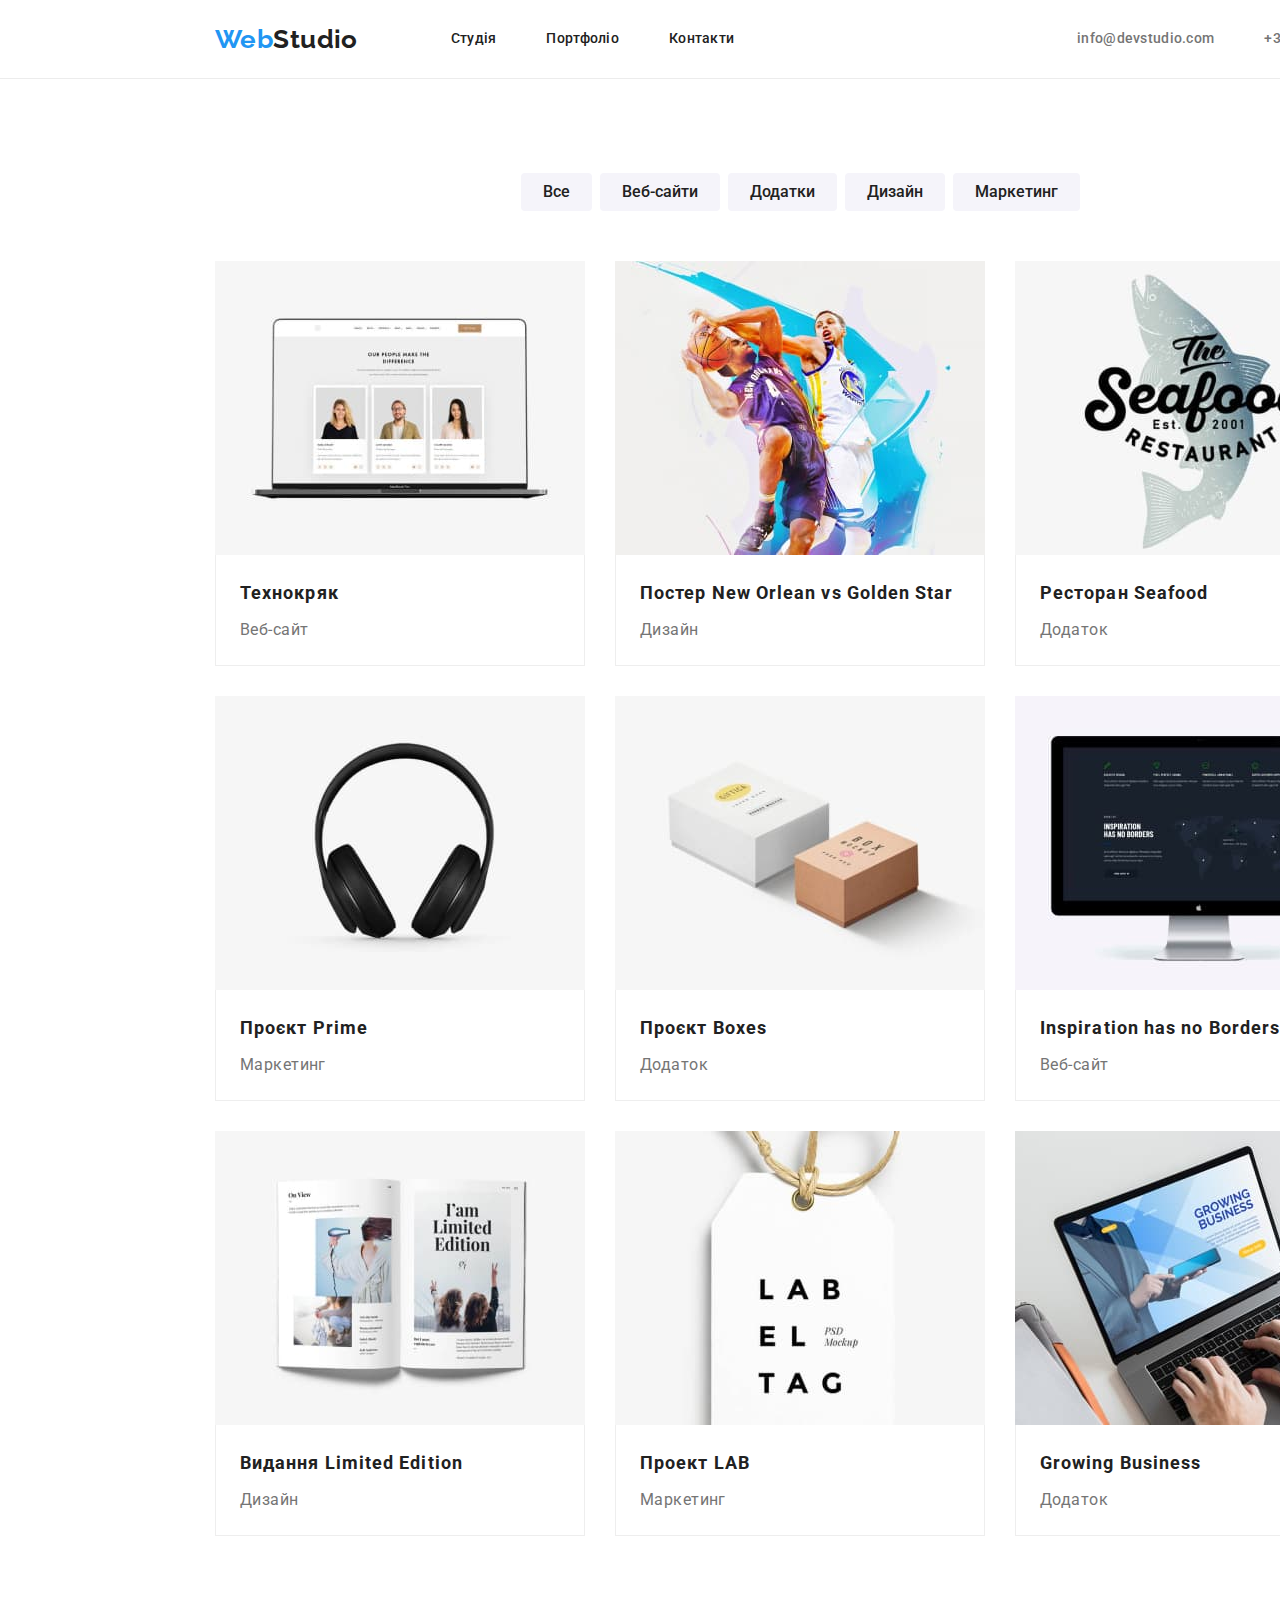
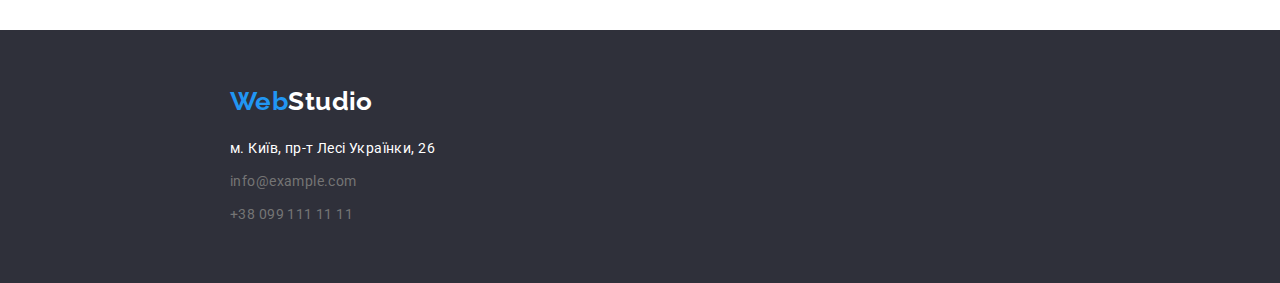
==== commit c016cf63: "Update5" ====
--- a/portfolio.html
+++ b/portfolio.html
@@ -17,125 +17,131 @@
 
 <body>
    <!-- Шапка -->
-   <header class="header header-border">
-      <div class="header-box container">
-         <div class="nav-box">
-            <a class="logo" href="./index.html"><span class="logo-item">Web</span>Studio</a>
-            <nav>
-               <ul class="nav-list">
-                  <li class="nav-item"><a class="nav-link" href="./index.html">Студія</a></li>
-                  <li class="nav-item"><a class="nav-link" href="./portfolio.html">Портфоліо</a></li>
-                  <li class="nav-item"><a class="nav-link" href="">Контакти</a></li>
+   <div class="section-box">
+      <header class="header header-border">
+         <div class="header-box container">
+            <div class="nav-box">
+               <a class="logo" href="./index.html"><span class="logo-item">Web</span>Studio</a>
+               <nav>
+                  <ul class="nav-list">
+                     <li class="nav-item"><a class="nav-link" href="./index.html">Студія</a></li>
+                     <li class="nav-item"><a class="nav-link" href="./portfolio.html">Портфоліо</a></li>
+                     <li class="nav-item"><a class="nav-link" href="">Контакти</a></li>
+                  </ul>
+               </nav>
+            </div>
+            <div class="contact-box">
+               <ul class="contact-list">
+                  <li class="contact-item"><a class="contact-link" href="mailto:info@devstudio.com">info@devstudio.com</a>
+                  </li>
+                  <li class="contact-item"><a class="contact-link" href="tel:+380961111111">+38 096 111 11 11</a></li>
                </ul>
-            </nav>
+            </div>
          </div>
-         <div class="contact-box">
-            <ul class="contact-list">
-               <li class="contact-item"><a class="contact-link" href="mailto:info@devstudio.com">info@devstudio.com</a>
-               </li>
-               <li class="contact-item"><a class="contact-link" href="tel:+380961111111">+38 096 111 11 11</a></li>
-            </ul>
-         </div>
-      </div>
-   </header>
+      </header>
+   </div>
    <main>
       <!-- Портфоліо -->
-      <section class="portfolio section">
-         <div class="portfolio-box container">
-            <h1 class="visually-hidden">Портфоліо</h1>
-            <div class="filter-box">
-               <ul class="filter-list">
-                  <li class="filter-item"><button class="filter-button" type="button">Все</button></li>
-                  <li class="filter-item"><button class="filter-button" type="button">Веб-сайти</button></li>
-                  <li class="filter-item"><button class="filter-button" type="button">Додатки</button></li>
-                  <li class="filter-item"><button class="filter-button" type="button">Дизайн</button></li>
-                  <li class="filter-item"><button class="filter-button" type="button">Маркетинг</button></li>
+      <div class="section-box">
+         <section class="portfolio section">
+            <div class="portfolio-box container">
+               <h1 class="visually-hidden">Портфоліо</h1>
+               <div class="filter-box">
+                  <ul class="filter-list">
+                     <li class="filter-item"><button class="filter-button" type="button">Все</button></li>
+                     <li class="filter-item"><button class="filter-button" type="button">Веб-сайти</button></li>
+                     <li class="filter-item"><button class="filter-button" type="button">Додатки</button></li>
+                     <li class="filter-item"><button class="filter-button" type="button">Дизайн</button></li>
+                     <li class="filter-item"><button class="filter-button" type="button">Маркетинг</button></li>
+                  </ul>
+               </div>
+         
+               <ul class="portfolio-list">
+                  <li class="portfolio-item">
+                     <img src="./images/img1.jpg" alt="Ноутбук" width="370">
+                     <div class="portfolio-border">
+                        <h2 class="portfolio-subtitel">Технокряк</h2>
+                        <p class="portfolio-text">Веб-сайт</p>
+                     </div>
+                  </li>
+                  <li class="portfolio-item">
+                     <img src="./images/img2.jpg" alt="Баскетболісти" width="370">
+                     <div class="portfolio-border">
+                        <h2 class="portfolio-subtitel">Постер New Orlean vs Golden Star</h2>
+                        <p class="portfolio-text">Дизайн</p>
+                     </div>
+                  </li>
+                  <li class="portfolio-item">
+                     <img src="./images/img3.jpg" alt="Логотип ресторану" width="370">
+                     <div class="portfolio-border">
+                        <h2 class="portfolio-subtitel">Ресторан Seafood</h2>
+                        <p class="portfolio-text">Додаток</p>
+                     </div>
+                  </li>
+                  <li class="portfolio-item">
+                     <img src="./images/img4.jpg" alt="Навушники" width="370">
+                     <div class="portfolio-border">
+                        <h2 class="portfolio-subtitel">Проєкт Prime</h2>
+                        <p class="portfolio-text">Маркетинг</p>
+                     </div>
+                  </li>
+                  <li class="portfolio-item">
+                     <img src="./images/img5.jpg" alt="Ящики" width="370">
+                     <div class="portfolio-border">
+                        <h2 class="portfolio-subtitel">Проєкт Boxes</h2>
+                        <p class="portfolio-text">Додаток</p>
+                     </div>
+                  </li>
+                  <li class="portfolio-item">
+                     <img src="./images/img6.jpg" alt="Монітор" width="370">
+                     <div class="portfolio-border">
+                        <h2 class="portfolio-subtitel">Inspiration has no Borders</h2>
+                        <p class="portfolio-text">Веб-сайт</p>
+                     </div>
+                  </li>
+                  <li class="portfolio-item">
+                     <img src="./images/img7.jpg" alt="Книга" width="370">
+                     <div class="portfolio-border">
+                        <h2 class="portfolio-subtitel">Видання Limited Edition</h2>
+                        <p class="portfolio-text">Дизайн</p>
+                     </div>
+                  </li>
+                  <li class="portfolio-item">
+                     <img src="./images/img8.jpg" alt="Бірка" width="370">
+                     <div class="portfolio-border">
+                        <h2 class="portfolio-subtitel">Проект LAB</h2>
+                        <p class="portfolio-text">Маркетинг</p>
+                     </div>
+                  </li>
+                  <li class="portfolio-item">
+                     <img src="./images/img9.jpg" alt="Ноутбук" width="370">
+                     <div class="portfolio-border">
+                        <h2 class="portfolio-subtitel">Growing Business</h2>
+                        <p class="portfolio-text">Додаток</p>
+                     </div>
+                  </li>
                </ul>
+         
             </div>
-
-            <ul class="portfolio-list">
-               <li class="portfolio-item">
-                  <img src="./images/img1.jpg" alt="Ноутбук" width="370">
-                  <div class="portfolio-border">
-                     <h2 class="portfolio-subtitel">Технокряк</h2>
-                     <p class="portfolio-text">Веб-сайт</p>
-                  </div>
-               </li>
-               <li class="portfolio-item">
-                  <img src="./images/img2.jpg" alt="Баскетболісти" width="370">
-                  <div class="portfolio-border">
-                     <h2 class="portfolio-subtitel">Постер New Orlean vs Golden Star</h2>
-                     <p class="portfolio-text">Дизайн</p>
-                  </div>
-               </li>
-               <li class="portfolio-item">
-                  <img src="./images/img3.jpg" alt="Логотип ресторану" width="370">
-                  <div class="portfolio-border">
-                     <h2 class="portfolio-subtitel">Ресторан Seafood</h2>
-                     <p class="portfolio-text">Додаток</p>
-                  </div>
-               </li>
-               <li class="portfolio-item">
-                  <img src="./images/img4.jpg" alt="Навушники" width="370">
-                  <div class="portfolio-border">
-                     <h2 class="portfolio-subtitel">Проєкт Prime</h2>
-                     <p class="portfolio-text">Маркетинг</p>
-                  </div>
-               </li>
-               <li class="portfolio-item">
-                  <img src="./images/img5.jpg" alt="Ящики" width="370">
-                  <div class="portfolio-border">
-                     <h2 class="portfolio-subtitel">Проєкт Boxes</h2>
-                     <p class="portfolio-text">Додаток</p>
-                  </div>
-               </li>
-               <li class="portfolio-item">
-                  <img src="./images/img6.jpg" alt="Монітор" width="370">
-                  <div class="portfolio-border">
-                     <h2 class="portfolio-subtitel">Inspiration has no Borders</h2>
-                     <p class="portfolio-text">Веб-сайт</p>
-                  </div>
-               </li>
-               <li class="portfolio-item">
-                  <img src="./images/img7.jpg" alt="Книга" width="370">
-                  <div class="portfolio-border">
-                     <h2 class="portfolio-subtitel">Видання Limited Edition</h2>
-                     <p class="portfolio-text">Дизайн</p>
-                  </div>
-               </li>
-               <li class="portfolio-item">
-                  <img src="./images/img8.jpg" alt="Бірка" width="370">
-                  <div class="portfolio-border">
-                     <h2 class="portfolio-subtitel">Проект LAB</h2>
-                     <p class="portfolio-text">Маркетинг</p>
-                  </div>
-               </li>
-               <li class="portfolio-item">
-                  <img src="./images/img9.jpg" alt="Ноутбук" width="370">
-                  <div class="portfolio-border">
-                     <h2 class="portfolio-subtitel">Growing Business</h2>
-                     <p class="portfolio-text">Додаток</p>
-                  </div>
-               </li>
-            </ul>
-
-         </div>
-
-      </section>
+         
+         </section>
+      </div>
    </main>
    <!-- Підвал -->
-   <footer class="footer">
-      <div class="footer-box container">
-         <a class="footer-logo" href="./index.html"><span class="logo-item">Web</span>Studio</a>
-         <address class="address">
-            <ul class="footer-list">
-               <li class="footer-item"><a class="address-link" href="https://goo.gl/maps/CPtrU1FHBa2aNyZL9"
-                     target="_blank" rel="noopener noreferrer nofollow">м.
-                     Київ, пр-т Лесі Українки, 26</a></li>
-               <li class="footer-item"><a class="contact-link" href="mailto:info@example.com">info@example.com</a></li>
-               <li class="footer-item"><a class="contact-link" href="tel:+380991111111">+38 099 111 11 11</a></li>
-            </ul>
-         </address>
-      </div>
-   </footer>
+   <div class="section-box">
+      <footer class="footer">
+         <div class="footer-box container">
+            <a class="footer-logo" href="./index.html"><span class="logo-item">Web</span>Studio</a>
+            <address class="address">
+               <ul class="footer-list">
+                  <li class="footer-item"><a class="address-link" href="https://goo.gl/maps/CPtrU1FHBa2aNyZL9" target="_blank"
+                        rel="noopener noreferrer nofollow">м.
+                        Київ, пр-т Лесі Українки, 26</a></li>
+                  <li class="footer-item"><a class="contact-link" href="mailto:info@example.com">info@example.com</a></li>
+                  <li class="footer-item"><a class="contact-link" href="tel:+380991111111">+38 099 111 11 11</a></li>
+               </ul>
+            </address>
+         </div>
+      </footer>
+   </div>
 </body>--- a/css/styles.css
+++ b/css/styles.css
@@ -39,13 +39,8 @@
    text-decoration: none;
 }
 
-.hero,
-.footer,
-.team,
-.features,
-.work,
-.portfolio {
-   width: 1600px;
+.section-box{
+      width: 1600px;
    margin-left: auto;
    margin-right: auto;
 }
@@ -360,11 +355,13 @@
    padding-right: 22px;
    color: var(--brand-color);
    background-color: var(--background-second);
+   
 }
 .filter-button:hover,
 .filter-button:focus {
    background-color: var(--hover-color);
    color: var(--basic-color);
+   box-shadow: 0px 3px 1px rgba(0, 0, 0, 0.1), 0px 1px 2px rgba(0, 0, 0, 0.08), 0px 2px 2px rgba(0, 0, 0, 0.12);
 }
 
 /* Портфоліо */
@@ -389,7 +386,7 @@
    font-size: 18px;
    line-height: 2;
    letter-spacing: 0.06em;
-   margin-top: 20px;
+   margin-bottom: 4px;
 
 }
 .portfolio-text {
